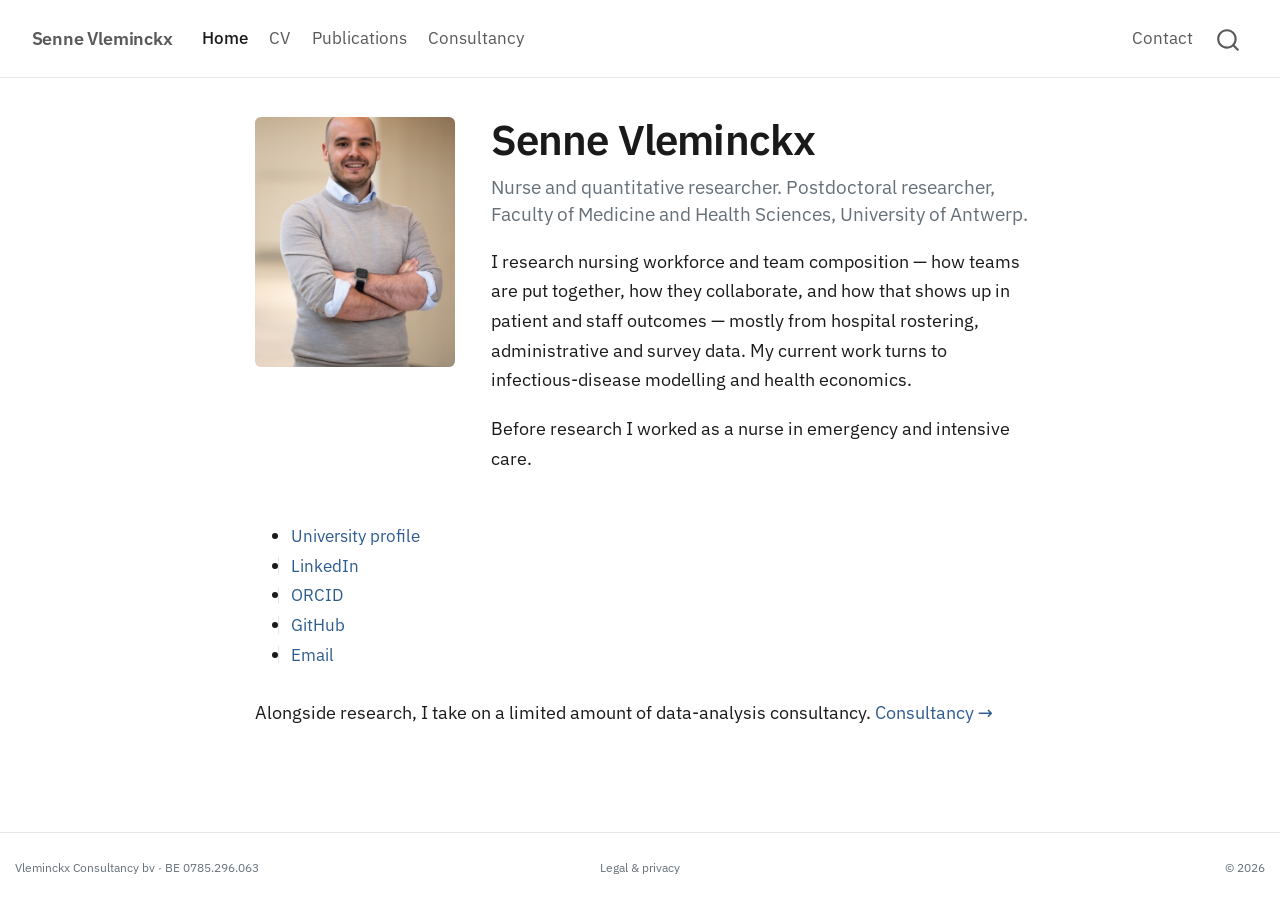
==== index.html @ 9dbec541 "Built site for gh-pages" ====
<!DOCTYPE html>
<html xmlns="http://www.w3.org/1999/xhtml" lang="en" xml:lang="en"><head>

<meta charset="utf-8">
<meta name="generator" content="quarto-1.9.38">

<meta name="viewport" content="width=device-width, initial-scale=1.0, user-scalable=yes">

<meta name="description" content="Nurse and quantitative researcher at the University of Antwerp. Nursing workforce, team composition, and health-data methods.">

<title>Senne Vleminckx</title>
<style>
/* Default styles provided by pandoc.
** See https://pandoc.org/MANUAL.html#variables-for-html for config info.
*/
code{white-space: pre-wrap;}
span.smallcaps{font-variant: small-caps;}
div.columns{display: flex; gap: min(4vw, 1.5em);}
div.column{flex: auto; overflow-x: auto;}
div.hanging-indent{margin-left: 1.5em; text-indent: -1.5em;}
ul.task-list{list-style: none;}
ul.task-list li input[type="checkbox"] {
  width: 0.8em;
  margin: 0 0.8em 0.2em -1em; /* quarto-specific, see https://github.com/quarto-dev/quarto-cli/issues/4556 */ 
  vertical-align: middle;
}
</style>


<script src="site_libs/quarto-nav/quarto-nav.js"></script>
<script src="site_libs/clipboard/clipboard.min.js"></script>
<script src="site_libs/quarto-search/autocomplete.umd.js"></script>
<script src="site_libs/quarto-search/fuse.min.js"></script>
<script src="site_libs/quarto-search/quarto-search.js"></script>
<meta name="quarto:offset" content="./">
<link href="./assets/img/favicon.svg" rel="icon" type="image/svg+xml">
<script src="site_libs/quarto-html/quarto.js" type="module"></script>
<script src="site_libs/quarto-html/tabsets/tabsets.js" type="module"></script>
<script src="site_libs/quarto-html/popper.min.js"></script>
<script src="site_libs/quarto-html/tippy.umd.min.js"></script>
<link href="site_libs/quarto-html/tippy.css" rel="stylesheet">
<link href="site_libs/quarto-html/quarto-syntax-highlighting-15634bcf2e68342d4ad2dfa704d543f6.css" rel="stylesheet" id="quarto-text-highlighting-styles">
<script src="site_libs/bootstrap/bootstrap.min.js"></script>
<link href="site_libs/bootstrap/bootstrap-icons.css" rel="stylesheet">
<link href="site_libs/bootstrap/bootstrap-9ddbb99e86b03975539af67eccb3bfa6.min.css" rel="stylesheet" append-hash="true" id="quarto-bootstrap" data-mode="light">
<script id="quarto-search-options" type="application/json">{
  "location": "navbar",
  "copy-button": false,
  "collapse-after": 3,
  "panel-placement": "end",
  "type": "overlay",
  "limit": 50,
  "keyboard-shortcut": [
    "f",
    "/",
    "s"
  ],
  "show-item-context": false,
  "language": {
    "search-no-results-text": "No results",
    "search-matching-documents-text": "matching documents",
    "search-copy-link-title": "Copy link to search",
    "search-hide-matches-text": "Hide additional matches",
    "search-more-match-text": "more match in this document",
    "search-more-matches-text": "more matches in this document",
    "search-clear-button-title": "Clear",
    "search-text-placeholder": "",
    "search-detached-cancel-button-title": "Cancel",
    "search-submit-button-title": "Submit",
    "search-label": "Search"
  }
}</script>
<style>html{ scroll-behavior: smooth; }</style>
<link rel="preload" href="./assets/fonts/plex-sans-400.woff2" as="font" type="font/woff2" crossorigin="">
<link rel="preload" href="./assets/fonts/plex-sans-600.woff2" as="font" type="font/woff2" crossorigin="">


<meta property="og:title" content="Senne Vleminckx">
<meta property="og:description" content="Nurse and quantitative researcher at the University of Antwerp. Nursing workforce, team composition, and health-data methods.">
<meta property="og:image" content="https://sennevleminckx.be/assets/img/senne.jpg">
<meta property="og:site_name" content="Senne Vleminckx">
<meta property="og:image:alt" content="Portrait of Senne Vleminckx">
</head>

<body class="nav-fixed fullcontent quarto-light">

<div id="quarto-search-results"></div>
  <header id="quarto-header" class="headroom fixed-top">
    <nav class="navbar navbar-expand-lg " data-bs-theme="dark">
      <div class="navbar-container container-fluid">
      <div class="navbar-brand-container mx-auto">
    <a class="navbar-brand" href="./index.html">
    <span class="navbar-title">Senne Vleminckx</span>
    </a>
  </div>
            <div id="quarto-search" class="" title="Search"></div>
          <button class="navbar-toggler" type="button" data-bs-toggle="collapse" data-bs-target="#navbarCollapse" aria-controls="navbarCollapse" role="menu" aria-expanded="false" aria-label="Toggle navigation" onclick="if (window.quartoToggleHeadroom) { window.quartoToggleHeadroom(); }">
  <span class="navbar-toggler-icon"></span>
</button>
          <div class="collapse navbar-collapse" id="navbarCollapse">
            <ul class="navbar-nav navbar-nav-scroll me-auto">
  <li class="nav-item">
    <a class="nav-link active" href="./index.html" aria-current="page"> 
<span class="menu-text">Home</span></a>
  </li>  
  <li class="nav-item">
    <a class="nav-link" href="./cv.html"> 
<span class="menu-text">CV</span></a>
  </li>  
  <li class="nav-item">
    <a class="nav-link" href="./publications.html"> 
<span class="menu-text">Publications</span></a>
  </li>  
  <li class="nav-item">
    <a class="nav-link" href="./consultancy.html"> 
<span class="menu-text">Consultancy</span></a>
  </li>  
</ul>
            <ul class="navbar-nav navbar-nav-scroll ms-auto">
  <li class="nav-item">
    <a class="nav-link" href="./contact.html"> 
<span class="menu-text">Contact</span></a>
  </li>  
</ul>
          </div> <!-- /navcollapse -->
            <div class="quarto-navbar-tools">
</div>
      </div> <!-- /container-fluid -->
    </nav>
</header>
<!-- content -->
<div id="quarto-content" class="quarto-container page-columns page-rows-contents page-layout-article page-navbar">
<!-- sidebar -->
<!-- margin-sidebar -->
    
<!-- main -->
<main class="content" id="quarto-document-content"><header id="title-block-header" class="quarto-title-block"></header>
<a href="#quarto-content" class="skip-link">Skip to content</a>




<div class="intro">
<div class="portrait">
<p><img src="assets/img/senne.jpg" alt="Portrait of Senne Vleminckx" width="200" height="250"></p>
</div>
<section id="senne-vleminckx" class="level1 intro__text">
<h1>Senne Vleminckx</h1>
<div class="role">
<p>Nurse and quantitative researcher. Postdoctoral researcher, Faculty of Medicine and Health Sciences, University of Antwerp.</p>
</div>
<p>I research nursing workforce and team composition — how teams are put together, how they collaborate, and how that shows up in patient and staff outcomes — mostly from hospital rostering, administrative and survey data. My current work turns to infectious-disease modelling and health economics.</p>
<p>Before research I worked as a nurse in emergency and intensive care.</p>
</section>
</div>
<div class="links">
<ul>
<li><a href="https://www.uantwerpen.be/en/staff/senne-vleminckx/">University profile</a></li>
<li><a href="https://www.linkedin.com/in/senne-vleminckx/">LinkedIn</a></li>
<li><a href="https://orcid.org/0000-0001-9647-4785">ORCID</a></li>
<li><a href="https://github.com/Sennevleminckx">GitHub</a></li>
<li><a href="mailto:senne.vleminckx@icloud.com">Email</a></li>
</ul>
</div>
<p>Alongside research, I take on a limited amount of data-analysis consultancy. <a href="./consultancy.html">Consultancy →</a></p>



</main> <!-- /main -->
<script id="quarto-html-after-body" type="application/javascript">
  window.document.addEventListener("DOMContentLoaded", function (event) {
    const isCodeAnnotation = (el) => {
      for (const clz of el.classList) {
        if (clz.startsWith('code-annotation-')) {                     
          return true;
        }
      }
      return false;
    }
    const onCopySuccess = function(e) {
      // button target
      const button = e.trigger;
      // don't keep focus
      button.blur();
      // flash "checked"
      button.classList.add('code-copy-button-checked');
      var currentTitle = button.getAttribute("title");
      button.setAttribute("title", "Copied!");
      let tooltip;
      if (window.bootstrap) {
        button.setAttribute("data-bs-toggle", "tooltip");
        button.setAttribute("data-bs-placement", "left");
        button.setAttribute("data-bs-title", "Copied!");
        tooltip = new bootstrap.Tooltip(button, 
          { trigger: "manual", 
            customClass: "code-copy-button-tooltip",
            offset: [0, -8]});
        tooltip.show();    
      }
      setTimeout(function() {
        if (tooltip) {
          tooltip.hide();
          button.removeAttribute("data-bs-title");
          button.removeAttribute("data-bs-toggle");
          button.removeAttribute("data-bs-placement");
        }
        button.setAttribute("title", currentTitle);
        button.classList.remove('code-copy-button-checked');
      }, 1000);
      // clear code selection
      e.clearSelection();
    }
    const getTextToCopy = function(trigger) {
      const outerScaffold = trigger.parentElement.cloneNode(true);
      const codeEl = outerScaffold.querySelector('code');
      for (const childEl of codeEl.children) {
        if (isCodeAnnotation(childEl)) {
          childEl.remove();
        }
      }
      return codeEl.innerText;
    }
    const clipboard = new window.ClipboardJS('.code-copy-button:not([data-in-quarto-modal])', {
      text: getTextToCopy
    });
    clipboard.on('success', onCopySuccess);
    if (window.document.getElementById('quarto-embedded-source-code-modal')) {
      const clipboardModal = new window.ClipboardJS('.code-copy-button[data-in-quarto-modal]', {
        text: getTextToCopy,
        container: window.document.getElementById('quarto-embedded-source-code-modal')
      });
      clipboardModal.on('success', onCopySuccess);
    }
      var localhostRegex = new RegExp(/^(?:http|https):\/\/localhost\:?[0-9]*\//);
      var mailtoRegex = new RegExp(/^mailto:/);
        var filterRegex = new RegExp("https:\/\/sennevleminckx\.be");
      var isInternal = (href) => {
          return filterRegex.test(href) || localhostRegex.test(href) || mailtoRegex.test(href);
      }
      // Inspect non-navigation links and adorn them if external
     var links = window.document.querySelectorAll('a[href]:not(.nav-link):not(.navbar-brand):not(.toc-action):not(.sidebar-link):not(.sidebar-item-toggle):not(.pagination-link):not(.no-external):not([aria-hidden]):not(.dropdown-item):not(.quarto-navigation-tool):not(.about-link)');
      for (var i=0; i<links.length; i++) {
        const link = links[i];
        if (!isInternal(link.href)) {
          // undo the damage that might have been done by quarto-nav.js in the case of
          // links that we want to consider external
          if (link.dataset.originalHref !== undefined) {
            link.href = link.dataset.originalHref;
          }
            // target, if specified
            link.setAttribute("target", "_blank");
            if (link.getAttribute("rel") === null) {
              link.setAttribute("rel", "noopener");
            }
        }
      }
    function tippyHover(el, contentFn, onTriggerFn, onUntriggerFn) {
      const config = {
        allowHTML: true,
        maxWidth: 500,
        delay: 100,
        arrow: false,
        appendTo: function(el) {
            return el.parentElement;
        },
        interactive: true,
        interactiveBorder: 10,
        theme: 'quarto',
        placement: 'bottom-start',
      };
      if (contentFn) {
        config.content = contentFn;
      }
      if (onTriggerFn) {
        config.onTrigger = onTriggerFn;
      }
      if (onUntriggerFn) {
        config.onUntrigger = onUntriggerFn;
      }
      window.tippy(el, config); 
    }
    const noterefs = window.document.querySelectorAll('a[role="doc-noteref"]');
    for (var i=0; i<noterefs.length; i++) {
      const ref = noterefs[i];
      tippyHover(ref, function() {
        // use id or data attribute instead here
        let href = ref.getAttribute('data-footnote-href') || ref.getAttribute('href');
        try { href = new URL(href).hash; } catch {}
        const id = href.replace(/^#\/?/, "");
        const note = window.document.getElementById(id);
        if (note) {
          return note.innerHTML;
        } else {
          return "";
        }
      });
    }
    const xrefs = window.document.querySelectorAll('a.quarto-xref');
    const processXRef = (id, note) => {
      // Strip column container classes
      const stripColumnClz = (el) => {
        el.classList.remove("page-full", "page-columns");
        if (el.children) {
          for (const child of el.children) {
            stripColumnClz(child);
          }
        }
      }
      stripColumnClz(note)
      if (id === null || id.startsWith('sec-')) {
        // Special case sections, only their first couple elements
        const container = document.createElement("div");
        if (note.children && note.children.length > 2) {
          container.appendChild(note.children[0].cloneNode(true));
          for (let i = 1; i < note.children.length; i++) {
            const child = note.children[i];
            if (child.tagName === "P" && child.innerText === "") {
              continue;
            } else {
              container.appendChild(child.cloneNode(true));
              break;
            }
          }
          if (window.Quarto?.typesetMath) {
            window.Quarto.typesetMath(container);
          }
          return container.innerHTML
        } else {
          if (window.Quarto?.typesetMath) {
            window.Quarto.typesetMath(note);
          }
          return note.innerHTML;
        }
      } else {
        // Remove any anchor links if they are present
        const anchorLink = note.querySelector('a.anchorjs-link');
        if (anchorLink) {
          anchorLink.remove();
        }
        if (window.Quarto?.typesetMath) {
          window.Quarto.typesetMath(note);
        }
        if (note.classList.contains("callout")) {
          return note.outerHTML;
        } else {
          return note.innerHTML;
        }
      }
    }
    for (var i=0; i<xrefs.length; i++) {
      const xref = xrefs[i];
      tippyHover(xref, undefined, function(instance) {
        instance.disable();
        let url = xref.getAttribute('href');
        let hash = undefined; 
        if (url.startsWith('#')) {
          hash = url;
        } else {
          try { hash = new URL(url).hash; } catch {}
        }
        if (hash) {
          const id = hash.replace(/^#\/?/, "");
          const note = window.document.getElementById(id);
          if (note !== null) {
            try {
              const html = processXRef(id, note.cloneNode(true));
              instance.setContent(html);
            } finally {
              instance.enable();
              instance.show();
            }
          } else {
            // See if we can fetch this
            fetch(url.split('#')[0])
            .then(res => res.text())
            .then(html => {
              const parser = new DOMParser();
              const htmlDoc = parser.parseFromString(html, "text/html");
              const note = htmlDoc.getElementById(id);
              if (note !== null) {
                const html = processXRef(id, note);
                instance.setContent(html);
              } 
            }).finally(() => {
              instance.enable();
              instance.show();
            });
          }
        } else {
          // See if we can fetch a full url (with no hash to target)
          // This is a special case and we should probably do some content thinning / targeting
          fetch(url)
          .then(res => res.text())
          .then(html => {
            const parser = new DOMParser();
            const htmlDoc = parser.parseFromString(html, "text/html");
            const note = htmlDoc.querySelector('main.content');
            if (note !== null) {
              // This should only happen for chapter cross references
              // (since there is no id in the URL)
              // remove the first header
              if (note.children.length > 0 && note.children[0].tagName === "HEADER") {
                note.children[0].remove();
              }
              const html = processXRef(null, note);
              instance.setContent(html);
            } 
          }).finally(() => {
            instance.enable();
            instance.show();
          });
        }
      }, function(instance) {
      });
    }
        let selectedAnnoteEl;
        const selectorForAnnotation = ( cell, annotation) => {
          let cellAttr = 'data-code-cell="' + cell + '"';
          let lineAttr = 'data-code-annotation="' +  annotation + '"';
          const selector = 'span[' + cellAttr + '][' + lineAttr + ']';
          return selector;
        }
        const selectCodeLines = (annoteEl) => {
          const doc = window.document;
          const targetCell = annoteEl.getAttribute("data-target-cell");
          const targetAnnotation = annoteEl.getAttribute("data-target-annotation");
          const annoteSpan = window.document.querySelector(selectorForAnnotation(targetCell, targetAnnotation));
          const lines = annoteSpan.getAttribute("data-code-lines").split(",");
          const lineIds = lines.map((line) => {
            return targetCell + "-" + line;
          })
          let top = null;
          let height = null;
          let parent = null;
          if (lineIds.length > 0) {
              //compute the position of the single el (top and bottom and make a div)
              const el = window.document.getElementById(lineIds[0]);
              top = el.offsetTop;
              height = el.offsetHeight;
              parent = el.parentElement.parentElement;
            if (lineIds.length > 1) {
              const lastEl = window.document.getElementById(lineIds[lineIds.length - 1]);
              const bottom = lastEl.offsetTop + lastEl.offsetHeight;
              height = bottom - top;
            }
            if (top !== null && height !== null && parent !== null) {
              // cook up a div (if necessary) and position it 
              let div = window.document.getElementById("code-annotation-line-highlight");
              if (div === null) {
                div = window.document.createElement("div");
                div.setAttribute("id", "code-annotation-line-highlight");
                div.style.position = 'absolute';
                parent.appendChild(div);
              }
              div.style.top = top - 2 + "px";
              div.style.height = height + 4 + "px";
              div.style.left = 0;
              let gutterDiv = window.document.getElementById("code-annotation-line-highlight-gutter");
              if (gutterDiv === null) {
                gutterDiv = window.document.createElement("div");
                gutterDiv.setAttribute("id", "code-annotation-line-highlight-gutter");
                gutterDiv.style.position = 'absolute';
                const codeCell = window.document.getElementById(targetCell);
                const gutter = codeCell.querySelector('.code-annotation-gutter');
                gutter.appendChild(gutterDiv);
              }
              gutterDiv.style.top = top - 2 + "px";
              gutterDiv.style.height = height + 4 + "px";
            }
            selectedAnnoteEl = annoteEl;
          }
        };
        const unselectCodeLines = () => {
          const elementsIds = ["code-annotation-line-highlight", "code-annotation-line-highlight-gutter"];
          elementsIds.forEach((elId) => {
            const div = window.document.getElementById(elId);
            if (div) {
              div.remove();
            }
          });
          selectedAnnoteEl = undefined;
        };
          // Handle positioning of the toggle
      window.addEventListener(
        "resize",
        throttle(() => {
          elRect = undefined;
          if (selectedAnnoteEl) {
            selectCodeLines(selectedAnnoteEl);
          }
        }, 10)
      );
      function throttle(fn, ms) {
      let throttle = false;
      let timer;
        return (...args) => {
          if(!throttle) { // first call gets through
              fn.apply(this, args);
              throttle = true;
          } else { // all the others get throttled
              if(timer) clearTimeout(timer); // cancel #2
              timer = setTimeout(() => {
                fn.apply(this, args);
                timer = throttle = false;
              }, ms);
          }
        };
      }
        // Attach click handler to the DT
        const annoteDls = window.document.querySelectorAll('dt[data-target-cell]');
        for (const annoteDlNode of annoteDls) {
          annoteDlNode.addEventListener('click', (event) => {
            const clickedEl = event.target;
            if (clickedEl !== selectedAnnoteEl) {
              unselectCodeLines();
              const activeEl = window.document.querySelector('dt[data-target-cell].code-annotation-active');
              if (activeEl) {
                activeEl.classList.remove('code-annotation-active');
              }
              selectCodeLines(clickedEl);
              clickedEl.classList.add('code-annotation-active');
            } else {
              // Unselect the line
              unselectCodeLines();
              clickedEl.classList.remove('code-annotation-active');
            }
          });
        }
    const findCites = (el) => {
      const parentEl = el.parentElement;
      if (parentEl) {
        const cites = parentEl.dataset.cites;
        if (cites) {
          return {
            el,
            cites: cites.split(' ')
          };
        } else {
          return findCites(el.parentElement)
        }
      } else {
        return undefined;
      }
    };
    var bibliorefs = window.document.querySelectorAll('a[role="doc-biblioref"]');
    for (var i=0; i<bibliorefs.length; i++) {
      const ref = bibliorefs[i];
      const citeInfo = findCites(ref);
      if (citeInfo) {
        tippyHover(citeInfo.el, function() {
          var popup = window.document.createElement('div');
          citeInfo.cites.forEach(function(cite) {
            var citeDiv = window.document.createElement('div');
            citeDiv.classList.add('hanging-indent');
            citeDiv.classList.add('csl-entry');
            var biblioDiv = window.document.getElementById('ref-' + cite);
            if (biblioDiv) {
              citeDiv.innerHTML = biblioDiv.innerHTML;
            }
            popup.appendChild(citeDiv);
          });
          return popup.innerHTML;
        });
      }
    }
  });
  </script>
</div> <!-- /content -->
<footer class="footer">
  <div class="nav-footer">
    <div class="nav-footer-left">
      <ul class="footer-items list-unstyled">
    <li class="nav-item">
 Vleminckx Consultancy bv · BE 0785.296.063
  </li>  
</ul>
    </div>   
    <div class="nav-footer-center">
      <ul class="footer-items list-unstyled">
    <li class="nav-item">
    <a class="nav-link" href="./legal.html">
<p>Legal &amp; privacy</p>
</a>
  </li>  
</ul>
    </div>
    <div class="nav-footer-right">
      <ul class="footer-items list-unstyled">
    <li class="nav-item">
 © 2026
  </li>  
</ul>
    </div>
  </div>
</footer>




<script src="site_libs/quarto-html/zenscroll-min.js"></script>
</body></html>
---- site_libs/quarto-html/tippy.css ----
.tippy-box[data-animation=fade][data-state=hidden]{opacity:0}[data-tippy-root]{max-width:calc(100vw - 10px)}.tippy-box{position:relative;background-color:#333;color:#fff;border-radius:4px;font-size:14px;line-height:1.4;white-space:normal;outline:0;transition-property:transform,visibility,opacity}.tippy-box[data-placement^=top]>.tippy-arrow{bottom:0}.tippy-box[data-placement^=top]>.tippy-arrow:before{bottom:-7px;left:0;border-width:8px 8px 0;border-top-color:initial;transform-origin:center top}.tippy-box[data-placement^=bottom]>.tippy-arrow{top:0}.tippy-box[data-placement^=bottom]>.tippy-arrow:before{top:-7px;left:0;border-width:0 8px 8px;border-bottom-color:initial;transform-origin:center bottom}.tippy-box[data-placement^=left]>.tippy-arrow{right:0}.tippy-box[data-placement^=left]>.tippy-arrow:before{border-width:8px 0 8px 8px;border-left-color:initial;right:-7px;transform-origin:center left}.tippy-box[data-placement^=right]>.tippy-arrow{left:0}.tippy-box[data-placement^=right]>.tippy-arrow:before{left:-7px;border-width:8px 8px 8px 0;border-right-color:initial;transform-origin:center right}.tippy-box[data-inertia][data-state=visible]{transition-timing-function:cubic-bezier(.54,1.5,.38,1.11)}.tippy-arrow{width:16px;height:16px;color:#333}.tippy-arrow:before{content:"";position:absolute;border-color:transparent;border-style:solid}.tippy-content{position:relative;padding:5px 9px;z-index:1}
---- site_libs/quarto-html/quarto-syntax-highlighting-15634bcf2e68342d4ad2dfa704d543f6.css ----
/* quarto syntax highlight colors */
:root {
  --quarto-hl-ot-color: #003B4F;
  --quarto-hl-at-color: #657422;
  --quarto-hl-ss-color: #20794D;
  --quarto-hl-an-color: #5E5E5E;
  --quarto-hl-fu-color: #4758AB;
  --quarto-hl-st-color: #20794D;
  --quarto-hl-cf-color: #003B4F;
  --quarto-hl-op-color: #5E5E5E;
  --quarto-hl-er-color: #AD0000;
  --quarto-hl-bn-color: #AD0000;
  --quarto-hl-al-color: #AD0000;
  --quarto-hl-va-color: #111111;
  --quarto-hl-bu-color: inherit;
  --quarto-hl-ex-color: inherit;
  --quarto-hl-pp-color: #AD0000;
  --quarto-hl-in-color: #5E5E5E;
  --quarto-hl-vs-color: #20794D;
  --quarto-hl-wa-color: #5E5E5E;
  --quarto-hl-do-color: #5E5E5E;
  --quarto-hl-im-color: #00769E;
  --quarto-hl-ch-color: #20794D;
  --quarto-hl-dt-color: #AD0000;
  --quarto-hl-fl-color: #AD0000;
  --quarto-hl-co-color: #5E5E5E;
  --quarto-hl-cv-color: #5E5E5E;
  --quarto-hl-cn-color: #8f5902;
  --quarto-hl-sc-color: #5E5E5E;
  --quarto-hl-dv-color: #AD0000;
  --quarto-hl-kw-color: #003B4F;
}

/* other quarto variables */
:root {
  --quarto-font-monospace: SFMono-Regular, Menlo, Monaco, Consolas, "Liberation Mono", "Courier New", monospace;
}

/* syntax highlight based on Pandoc's rules */
pre > code.sourceCode > span {
  color: #003B4F;
}

code.sourceCode > span {
  color: #003B4F;
}

div.sourceCode,
div.sourceCode pre.sourceCode {
  color: #003B4F;
}

/* Normal */
code span {
  color: #003B4F;
}

/* Alert */
code span.al {
  color: #AD0000;
  font-style: inherit;
}

/* Annotation */
code span.an {
  color: #5E5E5E;
  font-style: inherit;
}

/* Attribute */
code span.at {
  color: #657422;
  font-style: inherit;
}

/* BaseN */
code span.bn {
  color: #AD0000;
  font-style: inherit;
}

/* BuiltIn */
code span.bu {
  font-style: inherit;
}

/* ControlFlow */
code span.cf {
  color: #003B4F;
  font-weight: bold;
  font-style: inherit;
}

/* Char */
code span.ch {
  color: #20794D;
  font-style: inherit;
}

/* Constant */
code span.cn {
  color: #8f5902;
  font-style: inherit;
}

/* Comment */
code span.co {
  color: #5E5E5E;
  font-style: inherit;
}

/* CommentVar */
code span.cv {
  color: #5E5E5E;
  font-style: italic;
}

/* Documentation */
code span.do {
  color: #5E5E5E;
  font-style: italic;
}

/* DataType */
code span.dt {
  color: #AD0000;
  font-style: inherit;
}

/* DecVal */
code span.dv {
  color: #AD0000;
  font-style: inherit;
}

/* Error */
code span.er {
  color: #AD0000;
  font-style: inherit;
}

/* Extension */
code span.ex {
  font-style: inherit;
}

/* Float */
code span.fl {
  color: #AD0000;
  font-style: inherit;
}

/* Function */
code span.fu {
  color: #4758AB;
  font-style: inherit;
}

/* Import */
code span.im {
  color: #00769E;
  font-style: inherit;
}

/* Information */
code span.in {
  color: #5E5E5E;
  font-style: inherit;
}

/* Keyword */
code span.kw {
  color: #003B4F;
  font-weight: bold;
  font-style: inherit;
}

/* Operator */
code span.op {
  color: #5E5E5E;
  font-style: inherit;
}

/* Other */
code span.ot {
  color: #003B4F;
  font-style: inherit;
}

/* Preprocessor */
code span.pp {
  color: #AD0000;
  font-style: inherit;
}

/* SpecialChar */
code span.sc {
  color: #5E5E5E;
  font-style: inherit;
}

/* SpecialString */
code span.ss {
  color: #20794D;
  font-style: inherit;
}

/* String */
code span.st {
  color: #20794D;
  font-style: inherit;
}

/* Variable */
code span.va {
  color: #111111;
  font-style: inherit;
}

/* VerbatimString */
code span.vs {
  color: #20794D;
  font-style: inherit;
}

/* Warning */
code span.wa {
  color: #5E5E5E;
  font-style: italic;
}

.prevent-inlining {
  content: "</";
}

/*# sourceMappingURL=f23921c56f73e400b49028c9186a1aa0.css.map */
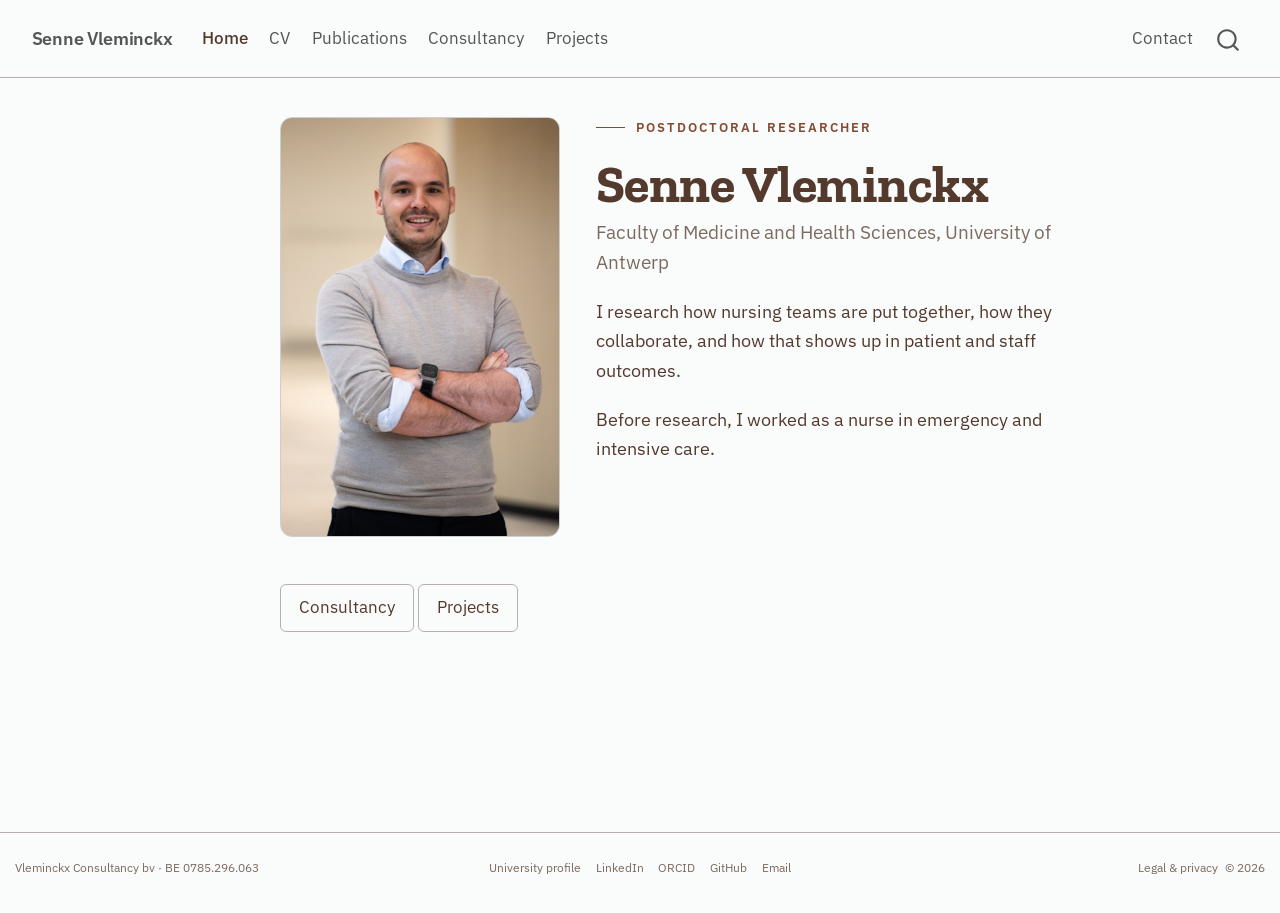
==== commit 7579a247: "Built site for gh-pages" ====
--- a/index.html
+++ b/index.html
@@ -42,7 +42,7 @@
 <link href="site_libs/quarto-html/quarto-syntax-highlighting-15634bcf2e68342d4ad2dfa704d543f6.css" rel="stylesheet" id="quarto-text-highlighting-styles">
 <script src="site_libs/bootstrap/bootstrap.min.js"></script>
 <link href="site_libs/bootstrap/bootstrap-icons.css" rel="stylesheet">
-<link href="site_libs/bootstrap/bootstrap-9ddbb99e86b03975539af67eccb3bfa6.min.css" rel="stylesheet" append-hash="true" id="quarto-bootstrap" data-mode="light">
+<link href="site_libs/bootstrap/bootstrap-0beaddbaabd26de23be37af8feff67e8.min.css" rel="stylesheet" append-hash="true" id="quarto-bootstrap" data-mode="light">
 <script id="quarto-search-options" type="application/json">{
   "location": "navbar",
   "copy-button": false,
@@ -73,6 +73,7 @@
 <style>html{ scroll-behavior: smooth; }</style>
 <link rel="preload" href="./assets/fonts/plex-sans-400.woff2" as="font" type="font/woff2" crossorigin="">
 <link rel="preload" href="./assets/fonts/plex-sans-600.woff2" as="font" type="font/woff2" crossorigin="">
+<link rel="preload" href="./assets/fonts/zilla-slab-700.woff2" as="font" type="font/woff2" crossorigin="">
 
 
 <meta property="og:title" content="Senne Vleminckx">
@@ -115,6 +116,10 @@
     <a class="nav-link" href="./consultancy.html"> 
 <span class="menu-text">Consultancy</span></a>
   </li>  
+  <li class="nav-item">
+    <a class="nav-link" href="./projects.html"> 
+<span class="menu-text">Projects</span></a>
+  </li>  
 </ul>
             <ul class="navbar-nav navbar-nav-scroll ms-auto">
   <li class="nav-item">
@@ -142,27 +147,21 @@
 
 <div class="intro">
 <div class="portrait">
-<p><img src="assets/img/senne.jpg" alt="Portrait of Senne Vleminckx" width="200" height="250"></p>
+<p><img src="assets/img/senne.jpg" alt="Portrait of Senne Vleminckx" width="466" height="700"></p>
 </div>
-<section id="senne-vleminckx" class="level1 intro__text">
+<div class="intro__text">
+<p><span class="eyebrow">Postdoctoral researcher</span></p>
+<section id="senne-vleminckx" class="level1">
 <h1>Senne Vleminckx</h1>
-<div class="role">
-<p>Nurse and quantitative researcher. Postdoctoral researcher, Faculty of Medicine and Health Sciences, University of Antwerp.</p>
-</div>
-<p>I research nursing workforce and team composition — how teams are put together, how they collaborate, and how that shows up in patient and staff outcomes — mostly from hospital rostering, administrative and survey data. My current work turns to infectious-disease modelling and health economics.</p>
-<p>Before research I worked as a nurse in emergency and intensive care.</p>
+<p><span class="affil">Faculty of Medicine and Health Sciences, University of Antwerp</span></p>
+<p>I research how nursing teams are put together, how they collaborate, and how that shows up in patient and staff outcomes.</p>
+<p>Before research, I worked as a nurse in emergency and intensive care.</p>
 </section>
 </div>
-<div class="links">
-<ul>
-<li><a href="https://www.uantwerpen.be/en/staff/senne-vleminckx/">University profile</a></li>
-<li><a href="https://www.linkedin.com/in/senne-vleminckx/">LinkedIn</a></li>
-<li><a href="https://orcid.org/0000-0001-9647-4785">ORCID</a></li>
-<li><a href="https://github.com/Sennevleminckx">GitHub</a></li>
-<li><a href="mailto:senne.vleminckx@icloud.com">Email</a></li>
-</ul>
 </div>
-<p>Alongside research, I take on a limited amount of data-analysis consultancy. <a href="./consultancy.html">Consultancy →</a></p>
+<div class="cta-row">
+<p><a href="./consultancy.html" class="pill">Consultancy</a> <a href="./projects.html" class="pill">Projects</a></p>
+</div>
 
 
 
@@ -578,8 +577,28 @@
     <div class="nav-footer-center">
       <ul class="footer-items list-unstyled">
     <li class="nav-item">
-    <a class="nav-link" href="./legal.html">
-<p>Legal &amp; privacy</p>
+    <a class="nav-link" href="https://www.uantwerpen.be/en/staff/senne-vleminckx/">
+<p>University profile</p>
+</a>
+  </li>  
+    <li class="nav-item">
+    <a class="nav-link" href="https://www.linkedin.com/in/senne-vleminckx/">
+<p>LinkedIn</p>
+</a>
+  </li>  
+    <li class="nav-item">
+    <a class="nav-link" href="https://orcid.org/0000-0001-9647-4785">
+<p>ORCID</p>
+</a>
+  </li>  
+    <li class="nav-item">
+    <a class="nav-link" href="https://github.com/Sennevleminckx">
+<p>GitHub</p>
+</a>
+  </li>  
+    <li class="nav-item">
+    <a class="nav-link" href="mailto:senne.vleminckx@icloud.com">
+<p>Email</p>
 </a>
   </li>  
 </ul>
@@ -587,6 +606,11 @@
     <div class="nav-footer-right">
       <ul class="footer-items list-unstyled">
     <li class="nav-item">
+    <a class="nav-link" href="./legal.html">
+<p>Legal &amp; privacy</p>
+</a>
+  </li>  
+    <li class="nav-item">
  © 2026
   </li>  
 </ul>
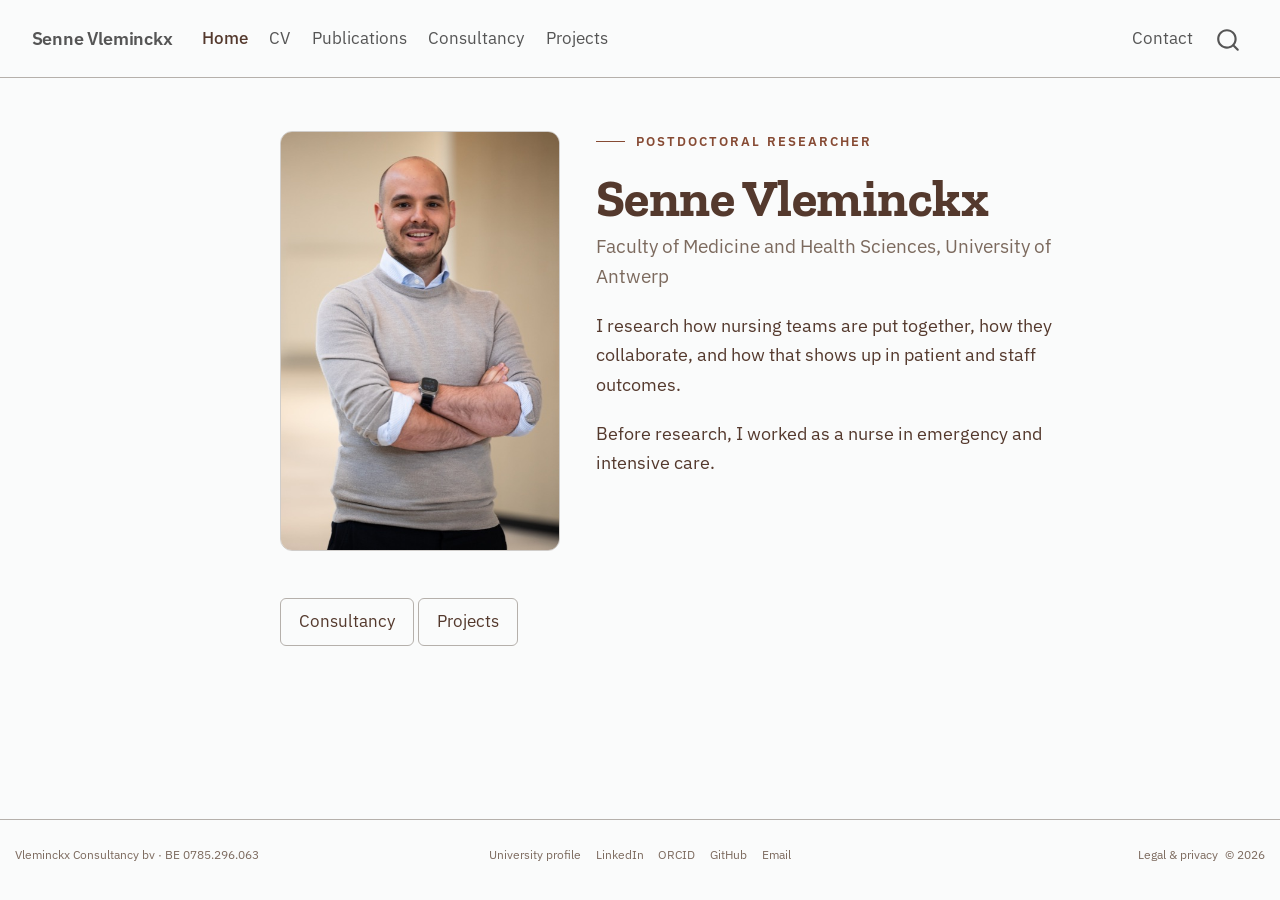
==== commit 3452d572: "Built site for gh-pages" ====
--- a/index.html
+++ b/index.html
@@ -2,7 +2,7 @@
 <html xmlns="http://www.w3.org/1999/xhtml" lang="en" xml:lang="en"><head>
 
 <meta charset="utf-8">
-<meta name="generator" content="quarto-1.9.38">
+<meta name="generator" content="quarto-1.10.18">
 
 <meta name="viewport" content="width=device-width, initial-scale=1.0, user-scalable=yes">
 
@@ -13,10 +13,13 @@
 /* Default styles provided by pandoc.
 ** See https://pandoc.org/MANUAL.html#variables-for-html for config info.
 */
-code{white-space: pre-wrap;}
 span.smallcaps{font-variant: small-caps;}
-div.columns{display: flex; gap: min(4vw, 1.5em);}
-div.column{flex: auto; overflow-x: auto;}
+div.columns{display: flex; gap: 1.5em;}
+div.column{flex: auto;}
+@media screen {
+div.columns{gap: min(4vw, 1.5em);}
+div.column{overflow-x: auto;}
+}
 div.hanging-indent{margin-left: 1.5em; text-indent: -1.5em;}
 ul.task-list{list-style: none;}
 ul.task-list li input[type="checkbox"] {
@@ -39,10 +42,10 @@
 <script src="site_libs/quarto-html/popper.min.js"></script>
 <script src="site_libs/quarto-html/tippy.umd.min.js"></script>
 <link href="site_libs/quarto-html/tippy.css" rel="stylesheet">
-<link href="site_libs/quarto-html/quarto-syntax-highlighting-15634bcf2e68342d4ad2dfa704d543f6.css" rel="stylesheet" id="quarto-text-highlighting-styles">
+<link href="site_libs/quarto-html/quarto-syntax-highlighting-64a204ab8560d761af7679ceaba22944.css" rel="stylesheet" id="quarto-text-highlighting-styles">
 <script src="site_libs/bootstrap/bootstrap.min.js"></script>
 <link href="site_libs/bootstrap/bootstrap-icons.css" rel="stylesheet">
-<link href="site_libs/bootstrap/bootstrap-0beaddbaabd26de23be37af8feff67e8.min.css" rel="stylesheet" append-hash="true" id="quarto-bootstrap" data-mode="light">
+<link href="site_libs/bootstrap/bootstrap-5b3d71da1243b5fff9217c931d55a3a2.min.css" rel="stylesheet" append-hash="true" id="quarto-bootstrap" data-mode="light">
 <script id="quarto-search-options" type="application/json">{
   "location": "navbar",
   "copy-button": false,
--- a/site_libs/quarto-html/quarto-syntax-highlighting-64a204ab8560d761af7679ceaba22944.css
+++ b/site_libs/quarto-html/quarto-syntax-highlighting-64a204ab8560d761af7679ceaba22944.css
@@ -0,0 +1,236 @@
+/* quarto syntax highlight colors */
+:root {
+  --quarto-hl-ot-color: #003B4F;
+  --quarto-hl-at-color: #657422;
+  --quarto-hl-ss-color: #20794D;
+  --quarto-hl-an-color: #5E5E5E;
+  --quarto-hl-fu-color: #4758AB;
+  --quarto-hl-st-color: #20794D;
+  --quarto-hl-cf-color: #003B4F;
+  --quarto-hl-op-color: #5E5E5E;
+  --quarto-hl-er-color: #AD0000;
+  --quarto-hl-bn-color: #AD0000;
+  --quarto-hl-al-color: #AD0000;
+  --quarto-hl-va-color: #111111;
+  --quarto-hl-bu-color: inherit;
+  --quarto-hl-ex-color: inherit;
+  --quarto-hl-pp-color: #AD0000;
+  --quarto-hl-in-color: #5E5E5E;
+  --quarto-hl-vs-color: #20794D;
+  --quarto-hl-wa-color: #5E5E5E;
+  --quarto-hl-do-color: #5E5E5E;
+  --quarto-hl-im-color: #00769E;
+  --quarto-hl-ch-color: #20794D;
+  --quarto-hl-dt-color: #AD0000;
+  --quarto-hl-fl-color: #AD0000;
+  --quarto-hl-co-color: #5E5E5E;
+  --quarto-hl-cv-color: #5E5E5E;
+  --quarto-hl-cn-color: #8f5902;
+  --quarto-hl-sc-color: #5E5E5E;
+  --quarto-hl-dv-color: #AD0000;
+  --quarto-hl-kw-color: #003B4F;
+}
+
+/* other quarto variables */
+:root {
+  --quarto-font-monospace: SFMono-Regular, Menlo, Monaco, Consolas, "Liberation Mono", "Courier New", monospace;
+}
+
+/* syntax highlight based on Pandoc's rules */
+pre > code.sourceCode > span {
+  color: #003B4F;
+}
+
+code.sourceCode > span {
+  color: #003B4F;
+}
+
+div.sourceCode,
+div.sourceCode pre.sourceCode {
+  color: #003B4F;
+}
+
+/* Normal */
+code span {
+  color: #003B4F;
+}
+
+/* Alert */
+code span.al {
+  color: #AD0000;
+  font-style: inherit;
+}
+
+/* Annotation */
+code span.an {
+  color: #5E5E5E;
+  font-style: inherit;
+}
+
+/* Attribute */
+code span.at {
+  color: #657422;
+  font-style: inherit;
+}
+
+/* BaseN */
+code span.bn {
+  color: #AD0000;
+  font-style: inherit;
+}
+
+/* BuiltIn */
+code span.bu {
+  font-style: inherit;
+}
+
+/* ControlFlow */
+code span.cf {
+  color: #003B4F;
+  font-weight: bold;
+  font-style: inherit;
+}
+
+/* Char */
+code span.ch {
+  color: #20794D;
+  font-style: inherit;
+}
+
+/* Constant */
+code span.cn {
+  color: #8f5902;
+  font-style: inherit;
+}
+
+/* Comment */
+code span.co {
+  color: #5E5E5E;
+  font-style: inherit;
+}
+
+/* CommentVar */
+code span.cv {
+  color: #5E5E5E;
+  font-style: italic;
+}
+
+/* Documentation */
+code span.do {
+  color: #5E5E5E;
+  font-style: italic;
+}
+
+/* DataType */
+code span.dt {
+  color: #AD0000;
+  font-style: inherit;
+}
+
+/* DecVal */
+code span.dv {
+  color: #AD0000;
+  font-style: inherit;
+}
+
+/* Error */
+code span.er {
+  color: #AD0000;
+  font-style: inherit;
+}
+
+/* Extension */
+code span.ex {
+  font-style: inherit;
+}
+
+/* Float */
+code span.fl {
+  color: #AD0000;
+  font-style: inherit;
+}
+
+/* Function */
+code span.fu {
+  color: #4758AB;
+  font-style: inherit;
+}
+
+/* Import */
+code span.im {
+  color: #00769E;
+  font-style: inherit;
+}
+
+/* Information */
+code span.in {
+  color: #5E5E5E;
+  font-style: inherit;
+}
+
+/* Keyword */
+code span.kw {
+  color: #003B4F;
+  font-weight: bold;
+  font-style: inherit;
+}
+
+/* Operator */
+code span.op {
+  color: #5E5E5E;
+  font-style: inherit;
+}
+
+/* Other */
+code span.ot {
+  color: #003B4F;
+  font-style: inherit;
+}
+
+/* Preprocessor */
+code span.pp {
+  color: #AD0000;
+  font-style: inherit;
+}
+
+/* SpecialChar */
+code span.sc {
+  color: #5E5E5E;
+  font-style: inherit;
+}
+
+/* SpecialString */
+code span.ss {
+  color: #20794D;
+  font-style: inherit;
+}
+
+/* String */
+code span.st {
+  color: #20794D;
+  font-style: inherit;
+}
+
+/* Variable */
+code span.va {
+  color: #111111;
+  font-style: inherit;
+}
+
+/* VerbatimString */
+code span.vs {
+  color: #20794D;
+  font-style: inherit;
+}
+
+/* Warning */
+code span.wa {
+  color: #5E5E5E;
+  font-style: italic;
+}
+
+.prevent-inlining {
+  content: "</";
+}
+
+/*# sourceMappingURL=9d8d5bb603a83b8298b89080a598c93b.css.map */
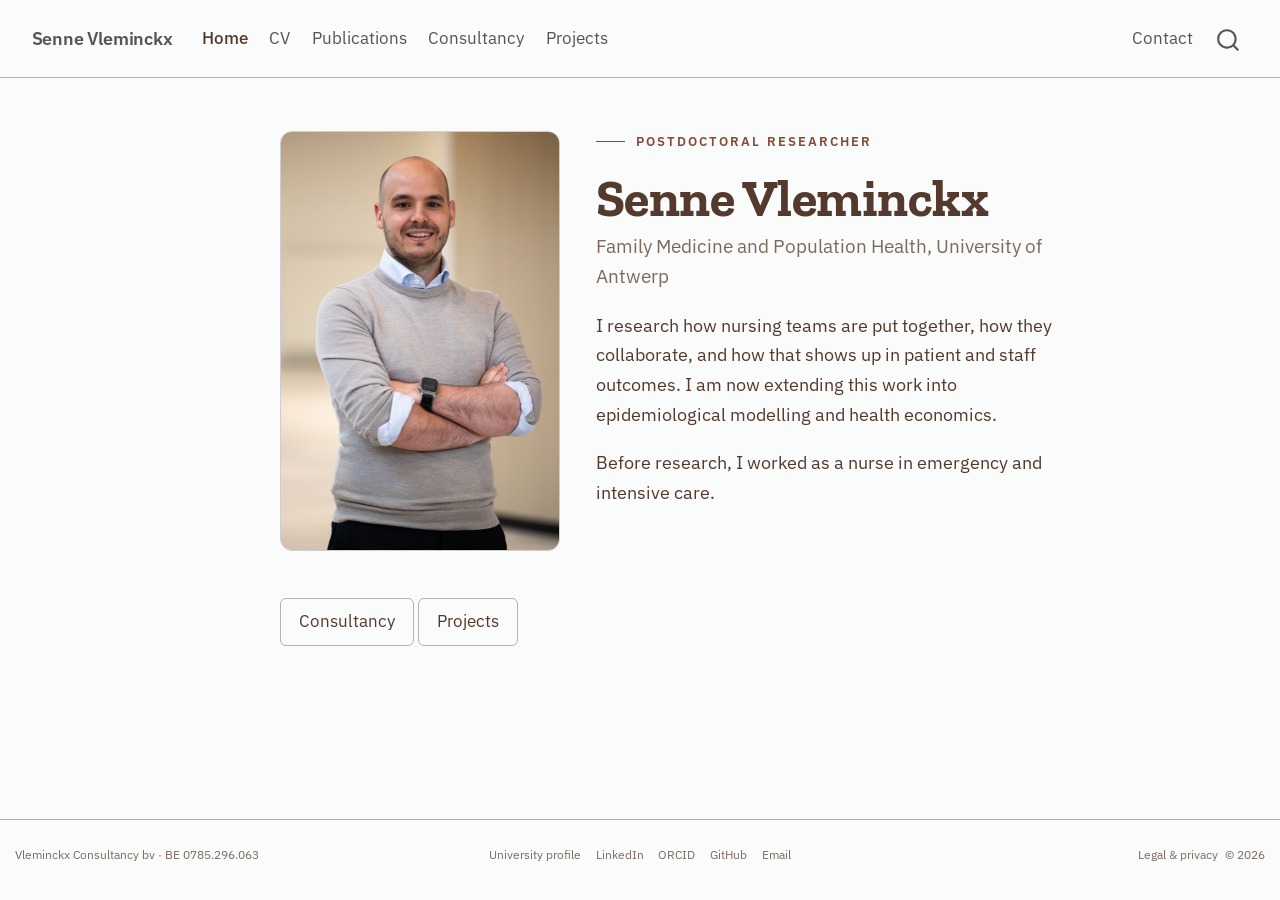
==== commit 639c7134: "Built site for gh-pages" ====
--- a/index.html
+++ b/index.html
@@ -45,7 +45,7 @@
 <link href="site_libs/quarto-html/quarto-syntax-highlighting-64a204ab8560d761af7679ceaba22944.css" rel="stylesheet" id="quarto-text-highlighting-styles">
 <script src="site_libs/bootstrap/bootstrap.min.js"></script>
 <link href="site_libs/bootstrap/bootstrap-icons.css" rel="stylesheet">
-<link href="site_libs/bootstrap/bootstrap-5b3d71da1243b5fff9217c931d55a3a2.min.css" rel="stylesheet" append-hash="true" id="quarto-bootstrap" data-mode="light">
+<link href="site_libs/bootstrap/bootstrap-9b46c1f63804ea88c14e086398d469ac.min.css" rel="stylesheet" append-hash="true" id="quarto-bootstrap" data-mode="light">
 <script id="quarto-search-options" type="application/json">{
   "location": "navbar",
   "copy-button": false,
@@ -156,8 +156,8 @@
 <p><span class="eyebrow">Postdoctoral researcher</span></p>
 <section id="senne-vleminckx" class="level1">
 <h1>Senne Vleminckx</h1>
-<p><span class="affil">Faculty of Medicine and Health Sciences, University of Antwerp</span></p>
-<p>I research how nursing teams are put together, how they collaborate, and how that shows up in patient and staff outcomes.</p>
+<p><span class="affil">Family Medicine and Population Health, University of Antwerp</span></p>
+<p>I research how nursing teams are put together, how they collaborate, and how that shows up in patient and staff outcomes. I am now extending this work into epidemiological modelling and health economics.</p>
 <p>Before research, I worked as a nurse in emergency and intensive care.</p>
 </section>
 </div>
